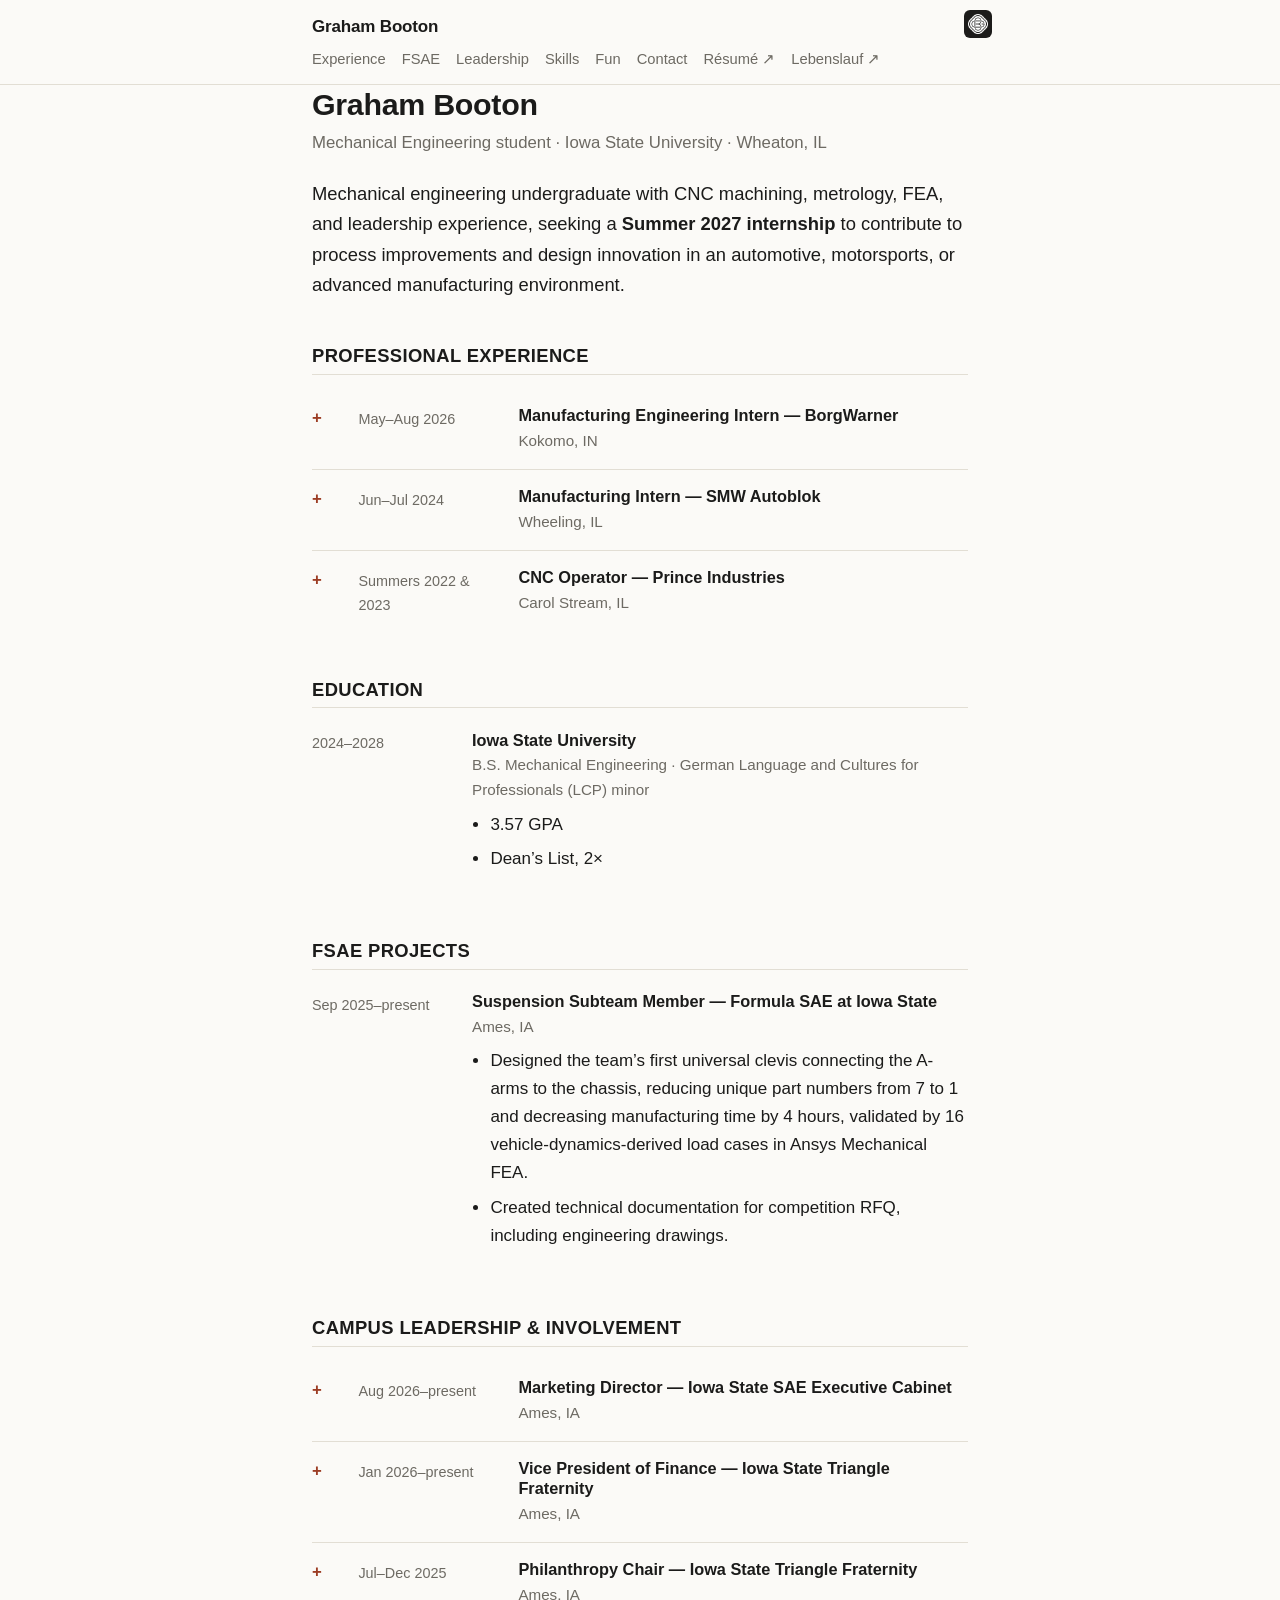
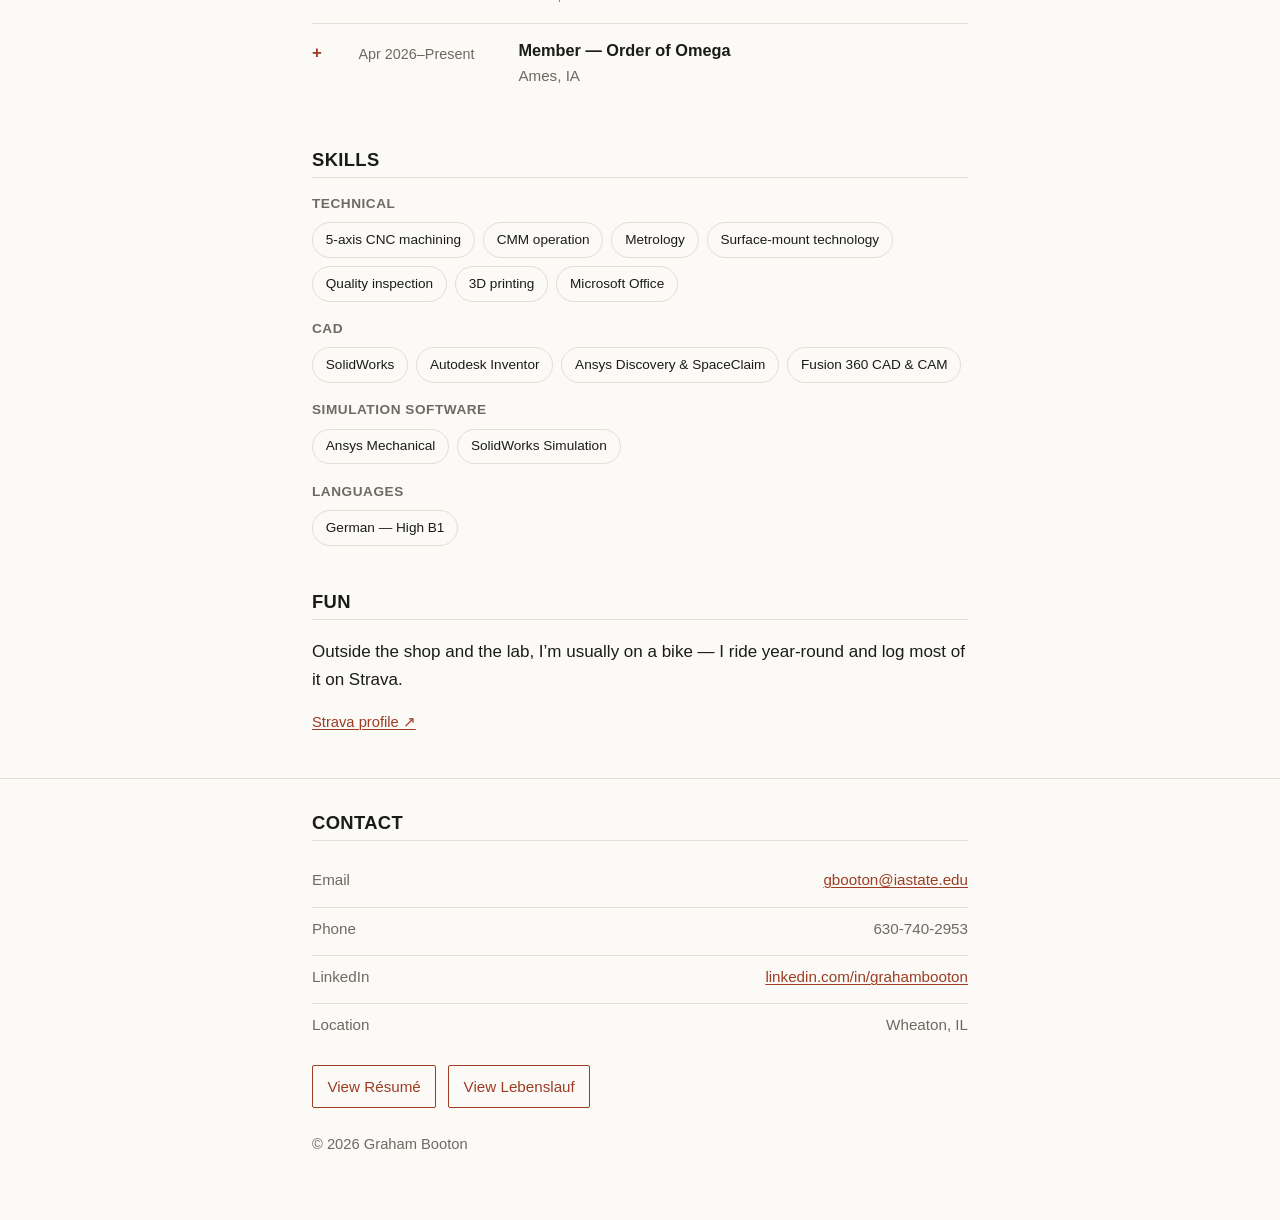
==== index.html @ 14caf3f4 "Build out portfolio site: single home page, resume/Lebenslauf PDF previews Adds the full site conten" ====
<!DOCTYPE html>
<html lang="en">
<head>
  <meta charset="utf-8">
  <meta name="viewport" content="width=device-width, initial-scale=1">
  <title>Graham Booton — Mechanical Engineering</title>
  <meta name="description" content="Graham Booton — Mechanical Engineering student at Iowa State University. Manufacturing, metrology, FEA, and Formula SAE.">
  <link rel="stylesheet" href="styles.css">
  <link rel="icon" type="image/png" href="favicon.png">
</head>
<body>

<!-- ======================================================================
     HEADER / NAV — this same markup is duplicated at the top of
     resume.html and lebenslauf.html. If you change a nav link, change it
     in all three files.
     ====================================================================== -->
<header class="site-header">
  <div class="wrap">
    <a class="name" href="index.html">Graham Booton</a>
    <nav class="site-nav">
      <!-- a href="#about">About</a -->
      <a href="#experience">Experience</a>
      <!--a href="#education">Education</a-->
      <a href="#fsae">FSAE</a>
      <a href="#leadership">Leadership</a>
      <a href="#skills">Skills</a>
      <a href="#fun">Fun</a>
      <a href="#contact">Contact</a>
      <a href="resume.html" target="_blank" rel="noopener">Résumé ↗</a>
      <a href="lebenslauf.html" target="_blank" rel="noopener">Lebenslauf ↗</a>
    </nav>
    <img class="site-mark" src="favicon.png" width="30" height="30" alt="" aria-hidden="true">
  </div>
</header>

<main class="wrap">

  <!-- ==================================================================
       SUMMARY / OBJECTIVE
       ================================================================== -->
  <section id="about">
    <h1>Graham Booton</h1>
    <p class="tagline">Mechanical Engineering student · Iowa State University · Wheaton, IL</p>

    <p class="lede">
      Mechanical engineering undergraduate with CNC machining, metrology,
      FEA, and leadership experience, seeking a <strong>Summer 2027
      internship</strong> to contribute to process improvements and design
      innovation in an automotive, motorsports, or advanced manufacturing
      environment.
    </p>
  </section>

  <!-- ==================================================================
       PROFESSIONAL EXPERIENCE (reverse chronological)
       Each job is a <details class="entry">. Copy one block to add a job —
       the summary is the always-visible header (click, or the + icon, to
       expand); the bullets go in the div.details-body underneath.
       ================================================================== -->
  <section id="experience">
    <h2>Professional Experience</h2>

    <details class="entry">
      <summary>
        <span class="when">May&ndash;Aug 2026</span>
        <span class="title">
          <h3>Manufacturing Engineering Intern &mdash; BorgWarner</h3>
          <p class="where">Kokomo, IN</p>
        </span>
      </summary>
      <div class="details-body">
        <ul>
          <li>
            Designed an LVDT-based inspection station for dual-sided thickness
            measurement with a target repeatability of 5&nbsp;&micro;m,
            replacing a manual nine-point micrometer inspection &mdash;
            an estimated 70% cycle-time reduction, eliminating 5 labor
            hours per week.
          </li>
          <li>
            Supported production of prototype Viper power switches for
            next-gen EV inverters by operating SMT pick-and-place machinery
            and verifying quality through X-ray, ultrasound, and microscope
            inspection.
          </li>
        </ul>
      </div>
    </details>

    <details class="entry">
      <summary>
        <span class="when">Jun&ndash;Jul 2024</span>
        <span class="title">
          <h3>Manufacturing Intern &mdash; SMW Autoblok</h3>
          <p class="where">Wheeling, IL</p>
        </span>
      </summary>
      <div class="details-body">
        <ul>
          <li>
            Gained CMM expertise independently and trained staff to
            perform in-process inspections on the shop floor, eliminating
            dependence on an inspection lab with a 2&ndash;8 hour queue.
          </li>
          <li>Set up and operated Mazak and DMG Mori 5-axis machining centers.</li>
        </ul>
      </div>
    </details>

    <details class="entry">
      <summary>
        <span class="when">Summers 2022 &amp; 2023</span>
        <span class="title">
          <h3>CNC Operator &mdash; Prince Industries</h3>
          <p class="where">Carol Stream, IL</p>
        </span>
      </summary>
      <div class="details-body">
        <ul>
          <li>Configured and operated mill/turn, Swiss, and vertical CNC machines.</li>
          <li>Performed in-process and final part inspections to ensure compliance with ISO standards.</li>
          <li>Worked in the metrology lab to evaluate rejected parts, and performed CNC rework to meet client specifications.</li>
        </ul>
      </div>
    </details>
  </section>

  <!-- ==================================================================
       EDUCATION
       ================================================================== -->
  <section id="education">
    <h2>Education</h2>
    <div class="entry">
      <div class="when">2024&ndash;2028</div>
      <div class="what">
        <h3>Iowa State University</h3>
        <p class="where">B.S. Mechanical Engineering · German Language and Cultures for Professionals (LCP) minor</p>
        <ul>
          <li>3.57 GPA</li>
          <li>Dean&rsquo;s List, 2&times;</li>
        </ul>
      </div>
    </div>
  </section>

  <!-- ==================================================================
       FSAE PROJECTS
       ================================================================== -->
  <section id="fsae">
    <h2>FSAE Projects</h2>

    <div class="entry">
      <div class="when">Sep 2025&ndash;present</div>
      <div class="what">
        <h3>Suspension Subteam Member &mdash; Formula SAE at Iowa State</h3>
        <p class="where">Ames, IA</p>
        <ul>
          <li>
            Designed the team&rsquo;s first universal clevis connecting the
            A-arms to the chassis, reducing unique part numbers from 7 to 1
            and decreasing manufacturing time by 4 hours, validated by 16
            vehicle-dynamics-derived load cases in Ansys Mechanical FEA.
          </li>
          <li>Created technical documentation for competition RFQ, including engineering drawings.</li>
        </ul>
      </div>
    </div>
  </section>

  <!-- ==================================================================
       CAMPUS LEADERSHIP & INVOLVEMENT (reverse chronological)
       Same <details class="entry"> pattern as Professional Experience.
       ================================================================== -->
  <section id="leadership">
    <h2>Campus Leadership &amp; Involvement</h2>

    <details class="entry">
      <summary>
        <span class="when">Aug 2026&ndash;present</span>
        <span class="title">
          <h3>Marketing Director &mdash; Iowa State SAE Executive Cabinet</h3>
          <p class="where">Ames, IA</p>
        </span>
      </summary>
      <div class="details-body">
        <ul>
          <li>Elected by peers to coordinate outreach for the SAE Formula, Baja, Aero, and Clean Snowmobile teams.</li>
        </ul>
      </div>
    </details>

    <details class="entry">
      <summary>
        <span class="when">Jan 2026&ndash;present</span>
        <span class="title">
          <h3>Vice President of Finance &mdash; Iowa State Triangle Fraternity</h3>
          <p class="where">Ames, IA</p>
        </span>
      </summary>
      <div class="details-body">
        <ul>
          <li>Collect $550,000 in accounts receivable for a 50-tenant commercial property and a 110-member fraternity.</li>
          <li>Allocate grant funds in compliance with 501(c)(3) regulations.</li>
        </ul>
      </div>
    </details>

    <details class="entry">
      <summary>
        <span class="when">Jul&ndash;Dec 2025</span>
        <span class="title">
          <h3>Philanthropy Chair &mdash; Iowa State Triangle Fraternity</h3>
          <p class="where">Ames, IA</p>
        </span>
      </summary>
      <div class="details-body">
        <ul>
          <li>Planned an event that raised over $4,700 for the Jeremy Onyango Memorial Scholarship.</li>
        </ul>
      </div>
    </details>

    <details class="entry">
      <summary>
        <span class="when">Apr 2026&ndash;Present</span>
        <span class="title">
          <h3>Member &mdash; Order of Omega</h3>
          <p class="where">Ames, IA</p>
        </span>
      </summary>
      <div class="details-body">
        <ul>
          <li>Selected to be initiated into an Iowa State Greek Honor Society that values character, scholarship, service and leadership.</li>
        </ul>
      </div>
    </details>
  </section>

  <!-- ==================================================================
       SKILLS
       Add a new skill by adding an <li> to the relevant list.
       ================================================================== -->
  <section id="skills">
    <h2>Skills</h2>

    <div class="skill-group">
      <h3>Technical</h3>
      <ul class="tags">
        <li>5-axis CNC machining</li>
        <li>CMM operation</li>
        <li>Metrology</li>
        <li>Surface-mount technology</li>
        <li>Quality inspection</li>
        <li>3D printing</li>
        <li>Microsoft Office</li>
      </ul>
    </div>

    <div class="skill-group">
      <h3>CAD</h3>
      <ul class="tags">
        <li>SolidWorks</li>
        <li>Autodesk Inventor</li>
        <li>Ansys Discovery &amp; SpaceClaim</li>
        <li>Fusion 360 CAD &amp; CAM</li>
      </ul>
    </div>

    <div class="skill-group">
      <h3>Simulation Software</h3>
      <ul class="tags">
        <li>Ansys Mechanical</li>
        <li>SolidWorks Simulation</li>
      </ul>
    </div>

    <div class="skill-group">
      <h3>Languages</h3>
      <ul class="tags">
        <li>German — High B1</li>
      </ul>
    </div>
  </section>

  <!-- ==================================================================
       FUN
       ================================================================== -->
  <section id="fun">
    <h2>Fun</h2>
    <p>
      Outside the shop and the lab, I&rsquo;m usually on a bike &mdash; I ride
      year-round and log most of it on Strava.
    </p>
    <p class="small">
      <!-- Replace the # below with your Strava profile URL -->
      <a href="#" target="_blank" rel="noopener">Strava profile ↗</a>
    </p>
  </section>

</main>

<!-- ======================================================================
     FOOTER / CONTACT
     ====================================================================== -->
<footer class="site-footer">
  <div class="wrap">
    <h2 id="contact">Contact</h2>
    <ul class="stack">
      <li><span>Email</span><span><a href="mailto:gbooton@iastate.edu">gbooton@iastate.edu</a></span></li>
      <li><span>Phone</span><span><a href="tel:+16307402953"></a>630-740-2953</a></span></li>
      <li><span>LinkedIn</span><span><a href="https://linkedin.com/in/grahambooton">linkedin.com/in/grahambooton</a></span></li>
      <li><span>Location</span><span>Wheaton, IL</span></li>
    </ul>
    <p class="btn-row" style="margin-top:1.2rem">
      <a class="btn" href="resume.html" target="_blank" rel="noopener">View Résumé</a>
      <a class="btn" href="lebenslauf.html" target="_blank" rel="noopener">View Lebenslauf</a>
    </p>
    <p class="small" style="margin-top:1.5rem">&copy; <span id="year">2026</span> Graham Booton</p>
  </div>
</footer>

<script>
  // The only JavaScript on the site: keep the footer year current.
  document.getElementById('year').textContent = new Date().getFullYear();
</script>

</body>
</html>
---- styles.css ----
/* ==========================================================================
   Graham Booton — portfolio
   Single stylesheet, shared by index.html, resume.html, and lebenslauf.html.
   You should rarely need to touch this file to update content; edit the
   HTML instead. Colors and spacing live in :root below.
   ========================================================================== */

:root {
  --bg:        #fbfaf7;
  --text:      #1b1b1a;
  --muted:     #6d6a63;
  --rule:      #e2ded4;
  --accent:    #9c3d24;   /* rust — used only for links & small accents */
  --accent-2:  #7a2f1c;
  --maxw:      44rem;
  --gap:       2.75rem;   /* vertical rhythm between sections */
  --font: -apple-system, BlinkMacSystemFont, "Segoe UI", Roboto, Helvetica,
          Arial, "Apple Color Emoji", "Segoe UI Emoji", sans-serif;
}

@media (prefers-color-scheme: dark) {
  :root {
    --bg:     #16161a;
    --text:   #e8e6e0;
    --muted:  #9c988e;
    --rule:   #2e2e34;
    --accent: #e0a08c;
    --accent-2:#f0c3b3;
  }
}

/* ---------- base ---------------------------------------------------------- */
* { box-sizing: border-box; }

html { -webkit-text-size-adjust: 100%; }

body {
  margin: 0;
  background: var(--bg);
  color: var(--text);
  font-family: var(--font);
  font-size: 1.0625rem;
  line-height: 1.65;
  -webkit-font-smoothing: antialiased;
}

.wrap {
  max-width: var(--maxw);
  margin: 0 auto;
  padding: 0 1.5rem;
}

a {
  color: var(--accent);
  text-decoration: underline;
  text-underline-offset: 2px;
  text-decoration-thickness: 1px;
}
a:hover { color: var(--accent-2); }

h1, h2, h3 { line-height: 1.25; font-weight: 650; }
h1 { font-size: 1.9rem; margin: 0 0 .35rem; letter-spacing: -0.01em; }
h2 {
  font-size: 1.15rem;
  margin: 0 0 1.1rem;
  padding-bottom: .4rem;
  border-bottom: 1px solid var(--rule);
  letter-spacing: .02em;
  text-transform: uppercase;
}
h3 { font-size: 1.02rem; margin: 0 0 .15rem; }

p { margin: 0 0 1rem; }
ul { margin: 0 0 1rem; padding-left: 1.15rem; }
li { margin: 0 0 .4rem; }

.muted { color: var(--muted); }
.small { font-size: .92rem; }

/* ---------- header / nav ----------------------------------------------- */
.site-header {
  position: sticky;
  top: 0;
  z-index: 10;
  background: color-mix(in srgb, var(--bg) 92%, transparent);
  backdrop-filter: saturate(180%) blur(8px);
  border-bottom: 1px solid var(--rule);
}
.site-header .wrap {
  position: relative;
  display: flex;
  flex-wrap: wrap;
  align-items: baseline;
  justify-content: space-between;
  gap: .4rem 3rem;
  padding-top: .8rem;
  padding-bottom: .8rem;
  padding-right: 2.6rem; /* keep text clear of the corner mark */
}
.site-header .name {
  font-weight: 650;
  color: var(--text);
  text-decoration: none;
  letter-spacing: -0.01em;
}
.site-nav {
  display: flex;
  flex-wrap: wrap;
  gap: .1rem 1rem;
  font-size: .92rem;
}
.site-nav a {
  color: var(--muted);
  text-decoration: none;
}
.site-nav a:hover { color: var(--accent); }

/* favicon mark, pinned to the top-right corner of the header. Fixed dark
   backing (not a theme variable) so the white logo stays visible whether
   the page is in light or dark mode. */
.site-mark {
  position: absolute;
  top: .6rem;
  right: 0;
  width: 28px;
  height: 28px;
  padding: 4px;
  box-sizing: border-box;
  background: #1c1b1a;
  border-radius: 6px;
}

/* ---------- layout ------------------------------------------------------ */
main { padding: var(--gap) 0 1rem; }
section { margin-bottom: var(--gap); scroll-margin-top: 4.5rem; }

.lede { font-size: 1.15rem; }

.tagline { color: var(--muted); margin: 0 0 1.4rem; font-size: 1.05rem; }

/* shared separator between entries, whether <div> or <details> */
.entry { border-top: 1px solid var(--rule); }
.entry:first-of-type { border-top: 0; }

/* two-column rows: date on the left, content on the right (Education, FSAE) */
div.entry {
  display: grid;
  grid-template-columns: 8.5rem 1fr;
  gap: .25rem 1.5rem;
  padding: 1rem 0;
}
div.entry:first-of-type { padding-top: .25rem; }
div.entry .when {
  color: var(--muted);
  font-size: .9rem;
  padding-top: .15rem;
}
div.entry .what > :last-child { margin-bottom: 0; }
div.entry .where { color: var(--muted); font-size: .95rem; margin: 0 0 .5rem; }
div.entry ul { margin-bottom: 0; }

/* collapsible rows, opened via the + icon (Professional Experience, Leadership) */
details.entry { padding: .2rem 0; }
details.entry:first-of-type { padding-top: 0; }
details.entry summary {
  display: grid;
  grid-template-columns: 1.4rem 8.5rem 1fr;
  grid-template-areas: "icon when title";
  align-items: start;
  gap: .2rem 1.5rem;
  padding: .8rem 0;
  cursor: pointer;
  list-style: none;
}
details.entry summary::-webkit-details-marker { display: none; }
details.entry summary::marker { content: ""; }
details.entry summary::before {
  grid-area: icon;
  content: "+";
  color: var(--accent);
  font-weight: 700;
  font-size: 1.05rem;
  line-height: 1.5;
}
details.entry[open] summary::before { content: "\2212"; }
details.entry summary .when { grid-area: when; color: var(--muted); font-size: .9rem; padding-top: .2rem; }
details.entry summary .title { grid-area: title; }
details.entry summary .title h3 { margin: 0 0 .15rem; }
details.entry summary .where { color: var(--muted); font-size: .95rem; margin: 0; }
details.entry summary:hover .title h3 { color: var(--accent); }
details.entry .details-body { padding: 0 0 1rem calc(1.4rem + 1.5rem); }
details.entry .details-body ul { margin-bottom: 0; }

/* compact definition-style list (contact, etc.) */
.stack { list-style: none; padding: 0; margin: 0 0 1rem; }
.stack li {
  display: grid;
  grid-template-columns: 1fr auto;
  gap: .25rem 1rem;
  padding: .5rem 0;
  border-top: 1px solid var(--rule);
}
.stack li:first-child { border-top: 0; }
.stack .when { color: var(--muted); font-size: .9rem; white-space: nowrap; }

/* skills tag chips */
.tags { list-style: none; padding: 0; margin: 0 0 1.2rem; display: flex; flex-wrap: wrap; gap: .5rem; }
.tags li {
  margin: 0;
  border: 1px solid var(--rule);
  border-radius: 999px;
  padding: .35rem .8rem;
  font-size: .85rem;
  color: var(--text);
}
.skill-group { margin-bottom: 1rem; }
.skill-group h3 { font-size: .85rem; text-transform: uppercase; letter-spacing: .04em; color: var(--muted); font-weight: 600; margin-bottom: .6rem; }

/* buttons */
.btn-row { display: flex; flex-wrap: wrap; gap: .75rem; }
.btn {
  display: inline-block;
  border: 1px solid var(--accent);
  color: var(--accent);
  background: none;
  padding: .5rem .9rem;
  border-radius: 2px;
  text-decoration: none;
  font-size: .95rem;
  font-family: inherit;
  cursor: pointer;
}
.btn:hover { background: var(--accent); color: var(--bg); }

/* ---------- footer ------------------------------------------------------ */
.site-footer {
  border-top: 1px solid var(--rule);
  padding: 2rem 0 3rem;
  color: var(--muted);
  font-size: .95rem;
}
.site-footer h2 { color: var(--text); }
.site-footer a { color: var(--accent); }

/* ---------- résumé / Lebenslauf preview pages --------------------------- */
.doc-toolbar {
  display: flex;
  flex-wrap: wrap;
  align-items: center;
  justify-content: space-between;
  gap: .75rem 1.5rem;
  margin-bottom: 1.5rem;
}
.doc-toolbar p { margin: 0; color: var(--muted); font-size: .9rem; }

.pdf-frame {
  border: 1px solid var(--rule);
  border-radius: 4px;
  overflow: hidden;
  height: 82vh;
  min-height: 32rem;
  margin-bottom: var(--gap);
}
.pdf-frame iframe {
  display: block;
  width: 100%;
  height: 100%;
  border: 0;
}
.pdf-frame .fallback { padding: 2rem; }

/* ---------- responsive -------------------------------------------------- */
@media (max-width: 34rem) {
  div.entry { grid-template-columns: 1fr; gap: .1rem; }
  div.entry .when { padding-top: 0; order: -1; }
  details.entry summary {
    grid-template-columns: 1.2rem 1fr;
    grid-template-areas:
      "icon title"
      ".    when";
  }
  details.entry .details-body { padding-left: calc(1.2rem + 1rem); }
  .stack li { grid-template-columns: 1fr; }
  h1 { font-size: 1.65rem; }
  .site-mark { width: 24px; height: 24px; }
  .pdf-frame { height: 70vh; }
}

/* ---------- print ------------------------------------- */
@media print {
  .site-header, .site-footer, .doc-toolbar { display: none; }
  a { color: inherit; text-decoration: none; }
  body { font-size: 11pt; }
}
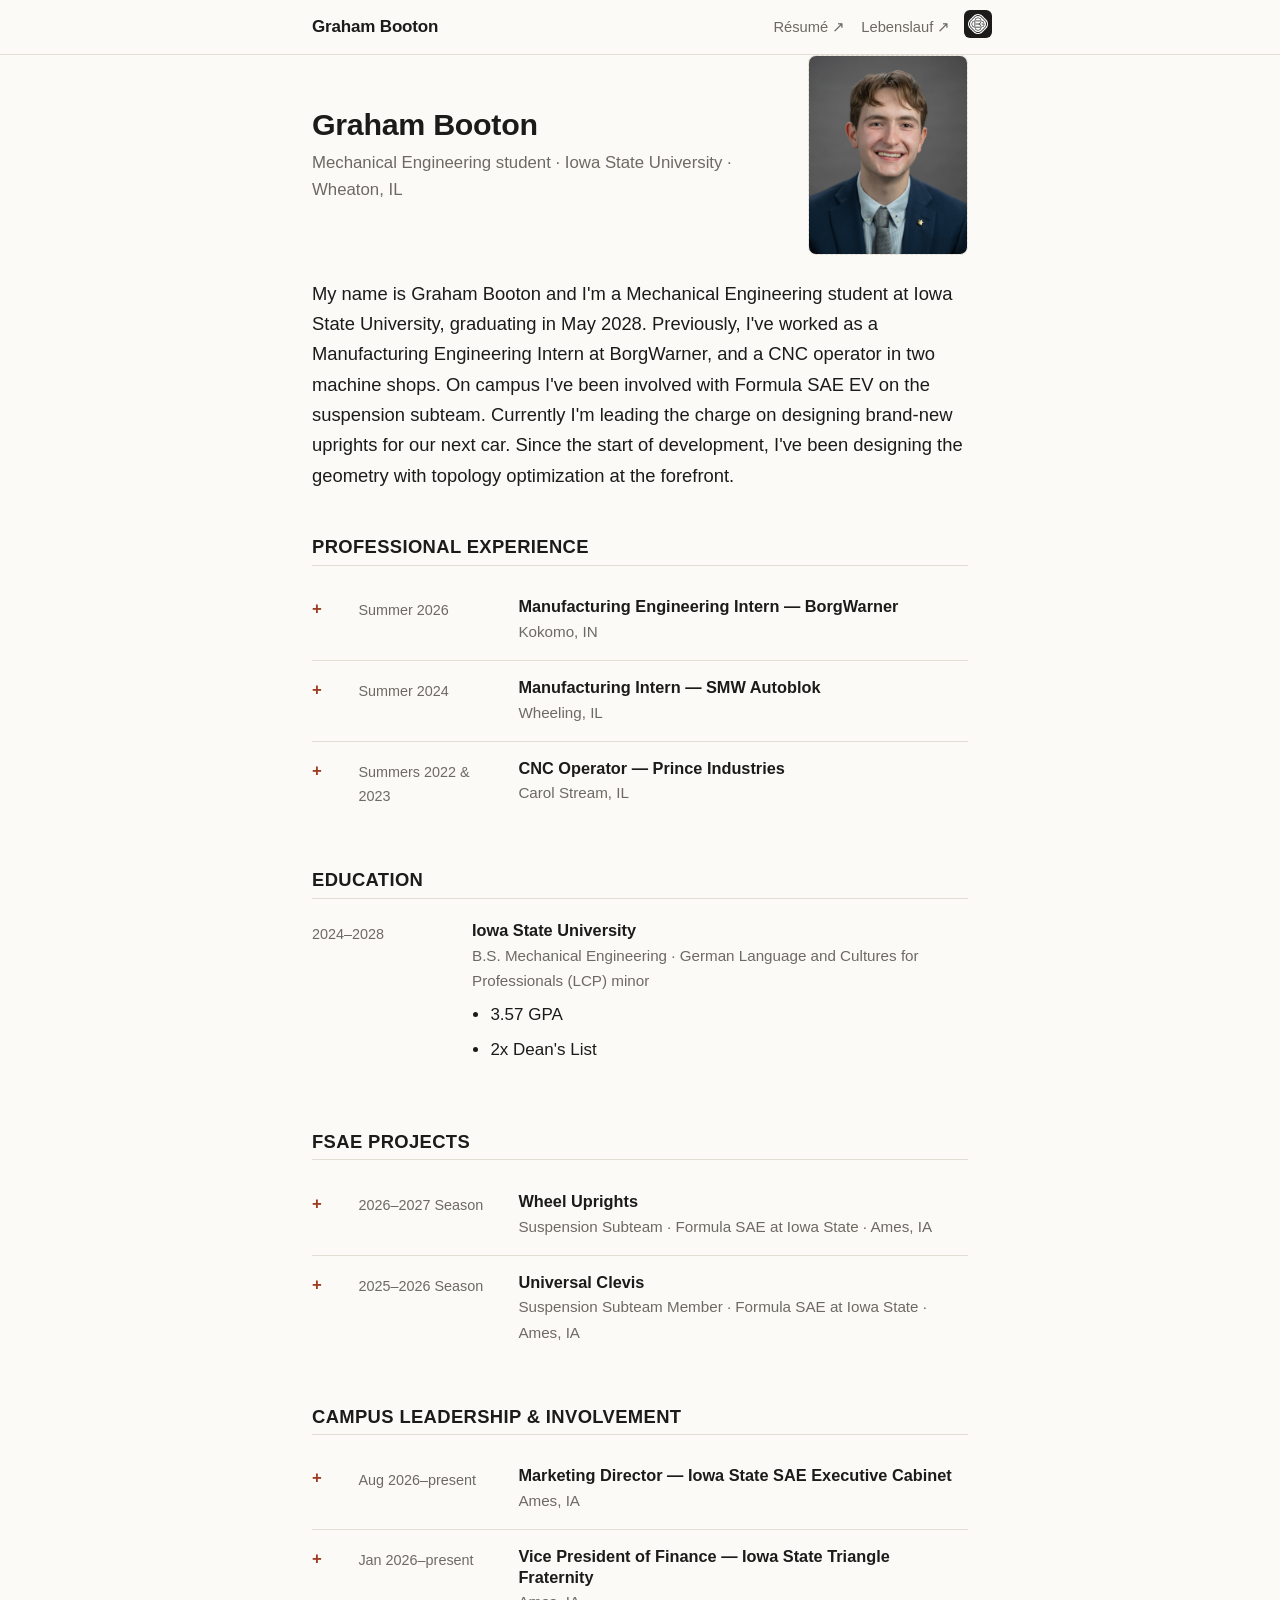
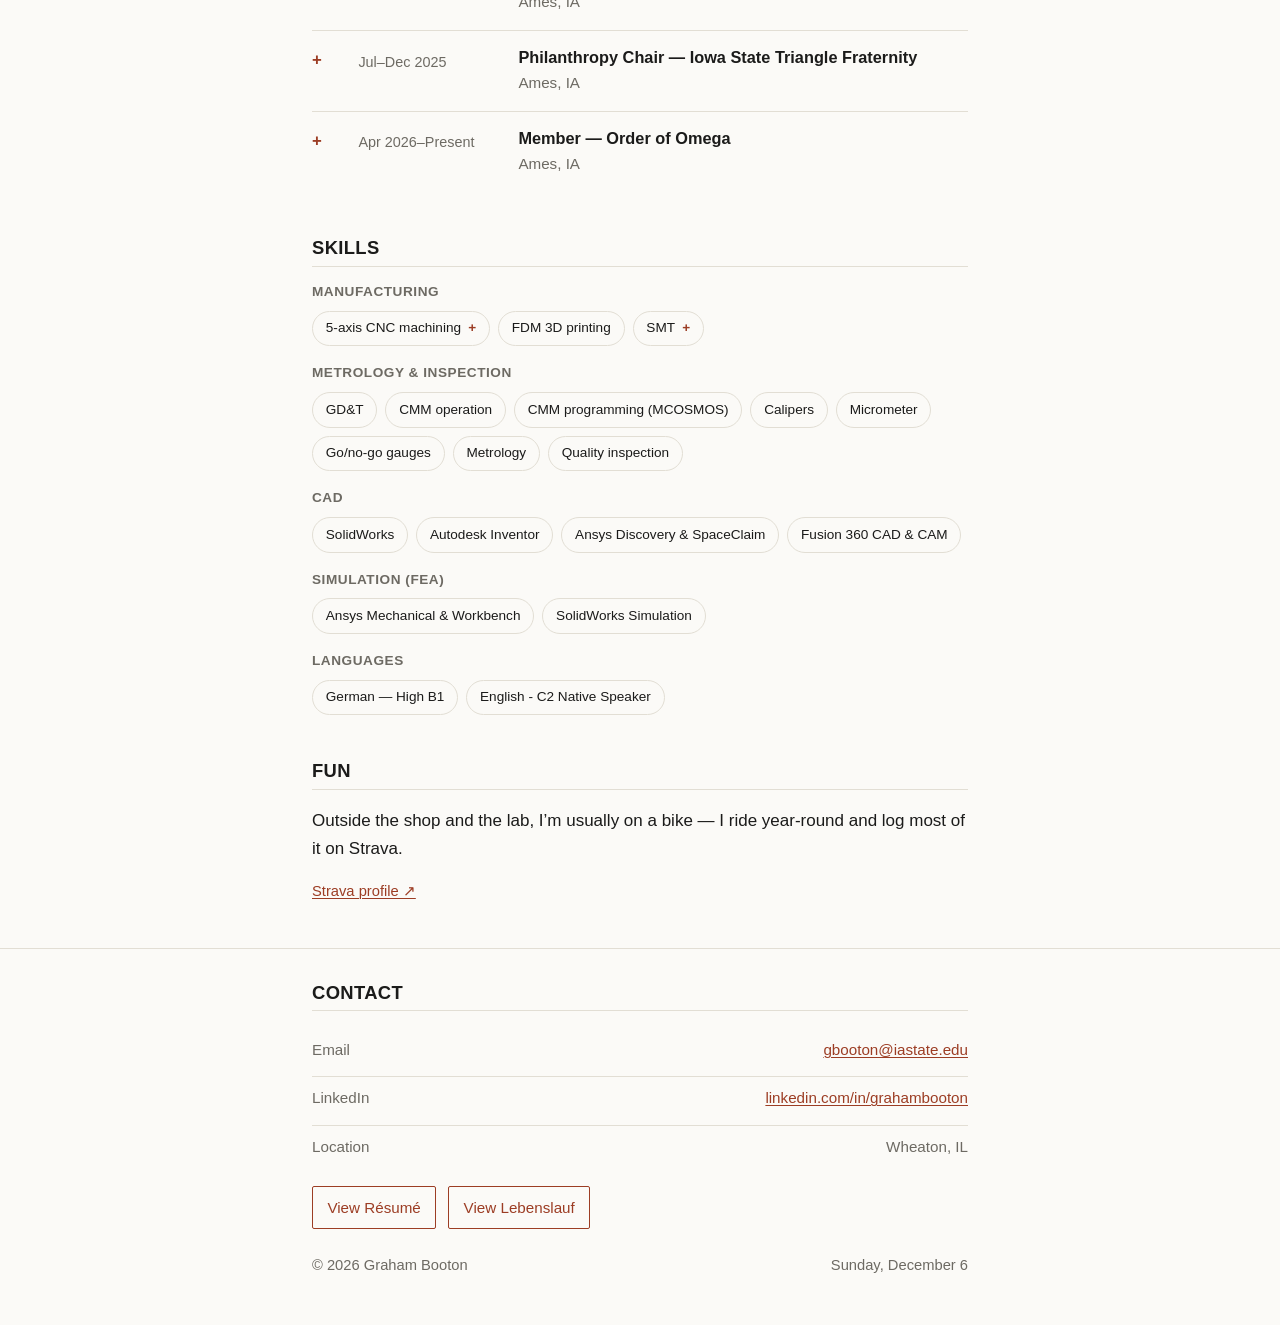
==== commit a662e9a9: "Add profile photo, skills/equipment sections, FSAE seasons, and nav cleanup Remove phone number and " ====
--- a/index.html
+++ b/index.html
@@ -11,22 +11,13 @@
 <body>
 
 <!-- ======================================================================
-     HEADER / NAV — this same markup is duplicated at the top of
-     resume.html and lebenslauf.html. If you change a nav link, change it
-     in all three files.
+     HEADER / NAV — a similar header sits at the top of resume.html and
+     lebenslauf.html. If you change a nav link, check all three files.
      ====================================================================== -->
 <header class="site-header">
   <div class="wrap">
     <a class="name" href="index.html">Graham Booton</a>
     <nav class="site-nav">
-      <!-- a href="#about">About</a -->
-      <a href="#experience">Experience</a>
-      <!--a href="#education">Education</a-->
-      <a href="#fsae">FSAE</a>
-      <a href="#leadership">Leadership</a>
-      <a href="#skills">Skills</a>
-      <a href="#fun">Fun</a>
-      <a href="#contact">Contact</a>
       <a href="resume.html" target="_blank" rel="noopener">Résumé ↗</a>
       <a href="lebenslauf.html" target="_blank" rel="noopener">Lebenslauf ↗</a>
     </nav>
@@ -40,15 +31,24 @@
        SUMMARY / OBJECTIVE
        ================================================================== -->
   <section id="about">
-    <h1>Graham Booton</h1>
-    <p class="tagline">Mechanical Engineering student · Iowa State University · Wheaton, IL</p>
+    <div class="about-grid">
+      <div class="about-text">
+        <h1>Graham Booton</h1>
+        <p class="tagline">Mechanical Engineering student · Iowa State University · Wheaton, IL</p>
+      </div>
+
+      <!-- PROFILE PHOTO: save your photo as assets/profile.jpg (portrait,
+           roughly 4:5, ~800px wide is plenty). Until that file exists, the
+           placeholder box below shows instead. For a .png, change the src. -->
+      <div class="profile-photo">
+        <img src="assets/profile.jpg" alt="Photo of Graham Booton" onerror="this.remove()">
+      </div>
+    </div>
 
     <p class="lede">
-      Mechanical engineering undergraduate with CNC machining, metrology,
-      FEA, and leadership experience, seeking a <strong>Summer 2027
-      internship</strong> to contribute to process improvements and design
-      innovation in an automotive, motorsports, or advanced manufacturing
-      environment.
+      My name is Graham Booton and I'm a Mechanical Engineering student at Iowa State University, graduating in May 2028. Previously, I've worked as a Manufacturing Engineering Intern at BorgWarner, and a CNC operator in two machine shops.
+
+      On campus I've been involved with Formula SAE EV on the suspension subteam. Currently I'm leading the charge on designing brand-new uprights for our next car. Since the start of development, I've been designing the geometry with topology optimization at the forefront.
     </p>
   </section>
 
@@ -63,13 +63,14 @@
 
     <details class="entry">
       <summary>
-        <span class="when">May&ndash;Aug 2026</span>
+        <span class="when">Summer 2026</span>
         <span class="title">
           <h3>Manufacturing Engineering Intern &mdash; BorgWarner</h3>
           <p class="where">Kokomo, IN</p>
         </span>
       </summary>
       <div class="details-body">
+        <p class="detail-label">Description</p>
         <ul>
           <li>
             Designed an LVDT-based inspection station for dual-sided thickness
@@ -85,18 +86,30 @@
             inspection.
           </li>
         </ul>
-      </div>
-    </details>
-
-    <details class="entry">
-      <summary>
-        <span class="when">Jun&ndash;Jul 2024</span>
+
+        <p class="detail-label">Skills</p>
+        <!-- SKILLS: add or remove <li> chips for this role -->
+        <ul class="tags" aria-label="Skills used">
+          <li>LVDT measurement</li>
+          <li>Inspection station design</li>
+          <li>SMT pick-and-place</li>
+          <li>X-ray inspection</li>
+          <li>Ultrasound inspection</li>
+          <li>Microscopy</li>
+        </ul>
+      </div>
+    </details>
+
+    <details class="entry">
+      <summary>
+        <span class="when">Summer 2024</span>
         <span class="title">
           <h3>Manufacturing Intern &mdash; SMW Autoblok</h3>
           <p class="where">Wheeling, IL</p>
         </span>
       </summary>
       <div class="details-body">
+        <p class="detail-label">Description</p>
         <ul>
           <li>
             Gained CMM expertise independently and trained staff to
@@ -105,6 +118,22 @@
           </li>
           <li>Set up and operated Mazak and DMG Mori 5-axis machining centers.</li>
         </ul>
+
+        <p class="detail-label">Skills</p>
+        <!-- SKILLS: add or remove <li> chips for this role -->
+        <ul class="tags" aria-label="Skills used">
+          <li>CMM operation</li>
+          <li>In-process inspection</li>
+          <li>5-axis machining</li>
+          <li>Staff training</li>
+        </ul>
+
+        <p class="detail-label">Equipment Operated</p>
+        <ul class="tags" aria-label="Equipment operated">
+          <li>Mitutoyo CRYSTA-PLUS M443 CMM</li>
+          <li>Mazak VARIAXIS i-500 5-axis machining center</li>
+          <li>Mazak MTV series vertical machining center</li>
+        </ul>
       </div>
     </details>
 
@@ -117,10 +146,29 @@
         </span>
       </summary>
       <div class="details-body">
+        <p class="detail-label">Description</p>
         <ul>
           <li>Configured and operated mill/turn, Swiss, and vertical CNC machines.</li>
           <li>Performed in-process and final part inspections to ensure compliance with ISO standards.</li>
           <li>Worked in the metrology lab to evaluate rejected parts, and performed CNC rework to meet client specifications.</li>
+        </ul>
+
+        <p class="detail-label">Skills</p>
+        <!-- SKILLS: add or remove <li> chips for this role -->
+        <ul class="tags" aria-label="Skills used">
+          <li>Mill/turn CNC</li>
+          <li>Swiss CNC</li>
+          <li>Vertical mills</li>
+          <li>Metrology</li>
+          <li>ISO compliance</li>
+          <li>CNC rework</li>
+        </ul>
+
+        <p class="detail-label">Equipment Operated</p>
+        <ul class="tags" aria-label="Equipment operated">
+          <li>Eurotech Elite Trofeo double spindle mill/turn machine</li>
+          <li>Various Haas VF series vertical machining centers</li>
+          <li>Mazak Multiplex 6200 gantry lathe turning center</li>
         </ul>
       </div>
     </details>
@@ -138,23 +186,59 @@
         <p class="where">B.S. Mechanical Engineering · German Language and Cultures for Professionals (LCP) minor</p>
         <ul>
           <li>3.57 GPA</li>
-          <li>Dean&rsquo;s List, 2&times;</li>
-        </ul>
-      </div>
-    </div>
-  </section>
-
-  <!-- ==================================================================
-       FSAE PROJECTS
+          <li>2x Dean's List</li>
+        </ul>
+      </div>
+    </div>
+  </section>
+
+  <!-- ==================================================================
+       FSAE PROJECTS (newest season first)
+       Same <details class="entry"> pattern as Professional Experience.
+       Copy a block to add a project; edit the season in .when and the
+       project name in the <h3>.
        ================================================================== -->
   <section id="fsae">
     <h2>FSAE Projects</h2>
 
-    <div class="entry">
-      <div class="when">Sep 2025&ndash;present</div>
-      <div class="what">
-        <h3>Suspension Subteam Member &mdash; Formula SAE at Iowa State</h3>
-        <p class="where">Ames, IA</p>
+    <details class="entry">
+      <summary>
+        <span class="when">2026&ndash;2027 Season</span>
+        <span class="title">
+          <h3>Wheel Uprights</h3>
+          <p class="where">Suspension Subteam · Formula SAE at Iowa State · Ames, IA</p>
+        </span>
+      </summary>
+      <div class="details-body">
+        <p class="detail-label">Description</p>
+        <ul>
+          <li>
+            Currently leading design iteration and consolidation of front and
+            rear wheel uprights, involving coordination across four subteams
+            to ensure manufacturability, component packaging, and structural
+            requirements, validating in Ansys Mechanical FEA.
+          </li>
+          <!-- Add more bullets here as the design progresses -->
+        </ul>
+
+        <p class="detail-label">Skills</p>
+        <!-- SKILLS: add or remove <li> chips for this project -->
+        <ul class="tags" aria-label="Skills used">
+          <li>Topology optimization</li>
+        </ul>
+      </div>
+    </details>
+
+    <details class="entry">
+      <summary>
+        <span class="when">2025&ndash;2026 Season</span>
+        <span class="title">
+          <h3>Universal Clevis</h3>
+          <p class="where">Suspension Subteam Member · Formula SAE at Iowa State · Ames, IA</p>
+        </span>
+      </summary>
+      <div class="details-body">
+        <p class="detail-label">Description</p>
         <ul>
           <li>
             Designed the team&rsquo;s first universal clevis connecting the
@@ -164,8 +248,19 @@
           </li>
           <li>Created technical documentation for competition RFQ, including engineering drawings.</li>
         </ul>
-      </div>
-    </div>
+
+        <p class="detail-label">Skills</p>
+        <!-- SKILLS: add or remove <li> chips for this project -->
+        <ul class="tags" aria-label="Skills used">
+          <li>Ansys Mechanical</li>
+          <li>FEA</li>
+          <li>Load case analysis</li>
+          <li>Part consolidation</li>
+          <li>Engineering drawings</li>
+          <li>Technical documentation</li>
+        </ul>
+      </div>
+    </details>
   </section>
 
   <!-- ==================================================================
@@ -184,8 +279,16 @@
         </span>
       </summary>
       <div class="details-body">
+        <p class="detail-label">Description</p>
         <ul>
           <li>Elected by peers to coordinate outreach for the SAE Formula, Baja, Aero, and Clean Snowmobile teams.</li>
+        </ul>
+
+        <p class="detail-label">Skills</p>
+        <!-- SKILLS: add or remove <li> chips for this role -->
+        <ul class="tags" aria-label="Skills used">
+          <li>Outreach</li>
+          <li>Team coordination</li>
         </ul>
       </div>
     </details>
@@ -199,10 +302,19 @@
         </span>
       </summary>
       <div class="details-body">
+        <p class="detail-label">Description</p>
         <ul>
           <li>Collect $550,000 in accounts receivable for a 50-tenant commercial property and a 110-member fraternity.</li>
           <li>Allocate grant funds in compliance with 501(c)(3) regulations.</li>
         </ul>
+
+        <p class="detail-label">Skills</p>
+        <!-- SKILLS: add or remove <li> chips for this role -->
+        <ul class="tags" aria-label="Skills used">
+          <li>Accounts receivable</li>
+          <li>Grant allocation</li>
+          <li>501(c)(3) compliance</li>
+        </ul>
       </div>
     </details>
 
@@ -215,8 +327,16 @@
         </span>
       </summary>
       <div class="details-body">
+        <p class="detail-label">Description</p>
         <ul>
           <li>Planned an event that raised over $4,700 for the Jeremy Onyango Memorial Scholarship.</li>
+        </ul>
+
+        <p class="detail-label">Skills</p>
+        <!-- SKILLS: add or remove <li> chips for this role -->
+        <ul class="tags" aria-label="Skills used">
+          <li>Event planning</li>
+          <li>Fundraising</li>
         </ul>
       </div>
     </details>
@@ -233,6 +353,11 @@
         <ul>
           <li>Selected to be initiated into an Iowa State Greek Honor Society that values character, scholarship, service and leadership.</li>
         </ul>
+        <!-- SKILLS: add or remove <li> chips for this role -->
+        <ul class="tags" aria-label="Skills used">
+          <li>Service</li>
+          <li>Leadership</li>
+        </ul>
       </div>
     </details>
   </section>
@@ -240,20 +365,57 @@
   <!-- ==================================================================
        SKILLS
        Add a new skill by adding an <li> to the relevant list.
+       Group order: Manufacturing, Metrology & Inspection, CAD,
+       Simulation (FEA), Languages.
+       (Microsoft Office was in the old "Technical" group and has no home
+       in these five — re-add it wherever you like.)
        ================================================================== -->
   <section id="skills">
     <h2>Skills</h2>
 
     <div class="skill-group">
-      <h3>Technical</h3>
+      <h3>Manufacturing</h3>
       <ul class="tags">
-        <li>5-axis CNC machining</li>
+        <!-- Expandable skills (5-axis CNC, SMT): click to show sub-skills.
+             Add or remove <li> items in the inner <ul class="subskills">. -->
+        <li class="has-sub">
+          <details class="skill-expand">
+            <summary>5-axis CNC machining</summary>
+            <ul class="subskills">
+              <li>Mazak</li>
+              <li>DMG Mori</li>
+              <li>Haas</li>
+              <li>Fanuc</li>
+              <li>Eurotech</li>
+            </ul>
+          </details>
+        </li>
+        <li>FDM 3D printing</li>
+        <li class="has-sub">
+          <details class="skill-expand">
+            <summary>SMT</summary>
+            <ul class="subskills">
+              <li>Solder paste printing</li>
+              <li>Pick-and-place</li>
+              <li title="Automated optical inspection">AOI</li>
+              <li>Solder reflow</li>
+            </ul>
+          </details>
+        </li>
+      </ul>
+    </div>
+
+    <div class="skill-group">
+      <h3>Metrology &amp; Inspection</h3>
+      <ul class="tags">
+        <li>GD&amp;T</li>
         <li>CMM operation</li>
+        <li>CMM programming (MCOSMOS)</li>
+        <li>Calipers</li>
+        <li>Micrometer</li>
+        <li>Go/no-go gauges</li>
         <li>Metrology</li>
-        <li>Surface-mount technology</li>
         <li>Quality inspection</li>
-        <li>3D printing</li>
-        <li>Microsoft Office</li>
       </ul>
     </div>
 
@@ -268,9 +430,9 @@
     </div>
 
     <div class="skill-group">
-      <h3>Simulation Software</h3>
+      <h3>Simulation (FEA)</h3>
       <ul class="tags">
-        <li>Ansys Mechanical</li>
+        <li>Ansys Mechanical &amp; Workbench</li>
         <li>SolidWorks Simulation</li>
       </ul>
     </div>
@@ -279,6 +441,7 @@
       <h3>Languages</h3>
       <ul class="tags">
         <li>German — High B1</li>
+        <li>English - C2 Native Speaker</li>
       </ul>
     </div>
   </section>
@@ -308,7 +471,6 @@
     <h2 id="contact">Contact</h2>
     <ul class="stack">
       <li><span>Email</span><span><a href="mailto:gbooton@iastate.edu">gbooton@iastate.edu</a></span></li>
-      <li><span>Phone</span><span><a href="tel:+16307402953"></a>630-740-2953</a></span></li>
       <li><span>LinkedIn</span><span><a href="https://linkedin.com/in/grahambooton">linkedin.com/in/grahambooton</a></span></li>
       <li><span>Location</span><span>Wheaton, IL</span></li>
     </ul>
@@ -316,13 +478,19 @@
       <a class="btn" href="resume.html" target="_blank" rel="noopener">View Résumé</a>
       <a class="btn" href="lebenslauf.html" target="_blank" rel="noopener">View Lebenslauf</a>
     </p>
-    <p class="small" style="margin-top:1.5rem">&copy; <span id="year">2026</span> Graham Booton</p>
+    <p class="small footer-meta">
+      <span>&copy; <span id="year">2026</span> Graham Booton</span>
+      <span id="today"></span>
+    </p>
   </div>
 </footer>
 
 <script>
-  // The only JavaScript on the site: keep the footer year current.
-  document.getElementById('year').textContent = new Date().getFullYear();
+  // Footer: current year, and today's date (e.g. "Sunday, October 25").
+  var now = new Date();
+  document.getElementById('year').textContent = now.getFullYear();
+  document.getElementById('today').textContent =
+    now.toLocaleDateString('en-US', { weekday: 'long', month: 'long', day: 'numeric' });
 </script>
 
 </body>
--- a/styles.css
+++ b/styles.css
@@ -138,6 +138,45 @@
 
 .tagline { color: var(--muted); margin: 0 0 1.4rem; font-size: 1.05rem; }
 
+/* intro text with a profile photo slot on the right */
+.about-grid {
+  display: grid;
+  grid-template-columns: 1fr 10rem;
+  gap: 1.5rem 2rem;
+  align-items: center;
+  margin-bottom: 1.5rem;
+}
+.about-text > :last-child { margin-bottom: 0; }
+
+/* Shows a dashed placeholder until assets/profile.jpg exists (the <img>
+   removes itself if the file is missing). */
+.profile-photo {
+  position: relative;
+  aspect-ratio: 4 / 5;
+  border: 1px dashed var(--rule);
+  border-radius: 8px;
+  background: color-mix(in srgb, var(--rule) 35%, transparent);
+  overflow: hidden;
+}
+.profile-photo::before {
+  content: "Photo";
+  position: absolute;
+  inset: 0;
+  display: grid;
+  place-items: center;
+  color: var(--muted);
+  font-size: .85rem;
+  letter-spacing: .04em;
+  text-transform: uppercase;
+}
+.profile-photo img {
+  position: absolute;
+  inset: 0;
+  width: 100%;
+  height: 100%;
+  object-fit: cover;
+}
+
 /* shared separator between entries, whether <div> or <details> */
 .entry { border-top: 1px solid var(--rule); }
 .entry:first-of-type { border-top: 0; }
@@ -212,7 +251,88 @@
   padding: .35rem .8rem;
   font-size: .85rem;
   color: var(--text);
-}
+  cursor: default;
+  transition: transform .18s ease, border-color .18s ease, color .18s ease,
+              box-shadow .18s ease, background-color .18s ease;
+}
+/* hover animation for every skill chip (site-wide and inside entries) */
+.tags li:hover {
+  transform: translateY(-2px);
+  border-color: var(--accent);
+  color: var(--accent);
+  background-color: color-mix(in srgb, var(--accent) 10%, transparent);
+  box-shadow: 0 3px 8px color-mix(in srgb, var(--accent) 22%, transparent);
+}
+@media (prefers-reduced-motion: reduce) {
+  .tags li { transition: none; }
+  .tags li:hover { transform: none; }
+}
+
+/* expandable skill chip (e.g. SMT): the <summary> is the chip, the sub-skills
+   open beneath it. The outer <li> becomes a plain wrapper. */
+.tags li.has-sub {
+  padding: 0;
+  border: 0;
+  border-radius: 0;
+  background: none;
+  box-shadow: none;
+  transform: none;
+}
+.tags li.has-sub:hover { background: none; box-shadow: none; transform: none; }
+.tags li.has-sub:has(details[open]) { flex-basis: 100%; }
+.skill-expand summary {
+  display: inline-block;
+  list-style: none;
+  cursor: pointer;
+  border: 1px solid var(--rule);
+  border-radius: 999px;
+  padding: .35rem .8rem;
+  font-size: .85rem;
+  color: var(--text);
+  transition: transform .18s ease, border-color .18s ease, color .18s ease,
+              box-shadow .18s ease, background-color .18s ease;
+}
+.skill-expand summary::-webkit-details-marker { display: none; }
+.skill-expand summary::marker { content: ""; }
+.skill-expand summary::after { content: "+"; margin-left: .45rem; color: var(--accent); font-weight: 700; }
+.skill-expand[open] summary::after { content: "\2212"; }
+.skill-expand summary:hover {
+  transform: translateY(-2px);
+  border-color: var(--accent);
+  color: var(--accent);
+  background-color: color-mix(in srgb, var(--accent) 10%, transparent);
+  box-shadow: 0 3px 8px color-mix(in srgb, var(--accent) 22%, transparent);
+}
+.skill-expand .subskills {
+  list-style: none;
+  display: flex;
+  flex-wrap: wrap;
+  gap: .4rem;
+  margin: .6rem 0 .2rem .9rem;
+  padding: 0 0 0 .8rem;
+  border-left: 2px solid var(--rule);
+}
+.skill-expand .subskills li { font-size: .8rem; padding: .2rem .65rem; }
+@media (prefers-reduced-motion: reduce) {
+  .skill-expand summary { transition: none; }
+  .skill-expand summary:hover { transform: none; }
+}
+
+/* small section labels inside an expanded entry (Description / Skills / Equipment Operated) */
+.detail-label {
+  margin: 1.1rem 0 .4rem;
+  font-size: .75rem;
+  font-weight: 600;
+  letter-spacing: .06em;
+  text-transform: uppercase;
+  color: var(--muted);
+}
+.details-body > .detail-label:first-child { margin-top: 0; }
+.entry .detail-label + .tags { margin-top: .4rem; }
+
+/* smaller chips under each job / project / role */
+.entry .tags { margin: .9rem 0 0; gap: .4rem; }
+.entry .tags li { font-size: .8rem; padding: .2rem .65rem; }
 .skill-group { margin-bottom: 1rem; }
 .skill-group h3 { font-size: .85rem; text-transform: uppercase; letter-spacing: .04em; color: var(--muted); font-weight: 600; margin-bottom: .6rem; }
 
@@ -240,6 +360,13 @@
   font-size: .95rem;
 }
 .site-footer h2 { color: var(--text); }
+.footer-meta {
+  display: flex;
+  flex-wrap: wrap;
+  justify-content: space-between;
+  gap: .25rem 1rem;
+  margin: 1.5rem 0 0;
+}
 .site-footer a { color: var(--accent); }
 
 /* ---------- résumé / Lebenslauf preview pages --------------------------- */
@@ -271,6 +398,8 @@
 
 /* ---------- responsive -------------------------------------------------- */
 @media (max-width: 34rem) {
+  .about-grid { grid-template-columns: 1fr; }
+  .profile-photo { order: -1; width: 8rem; }
   div.entry { grid-template-columns: 1fr; gap: .1rem; }
   div.entry .when { padding-top: 0; order: -1; }
   details.entry summary {
